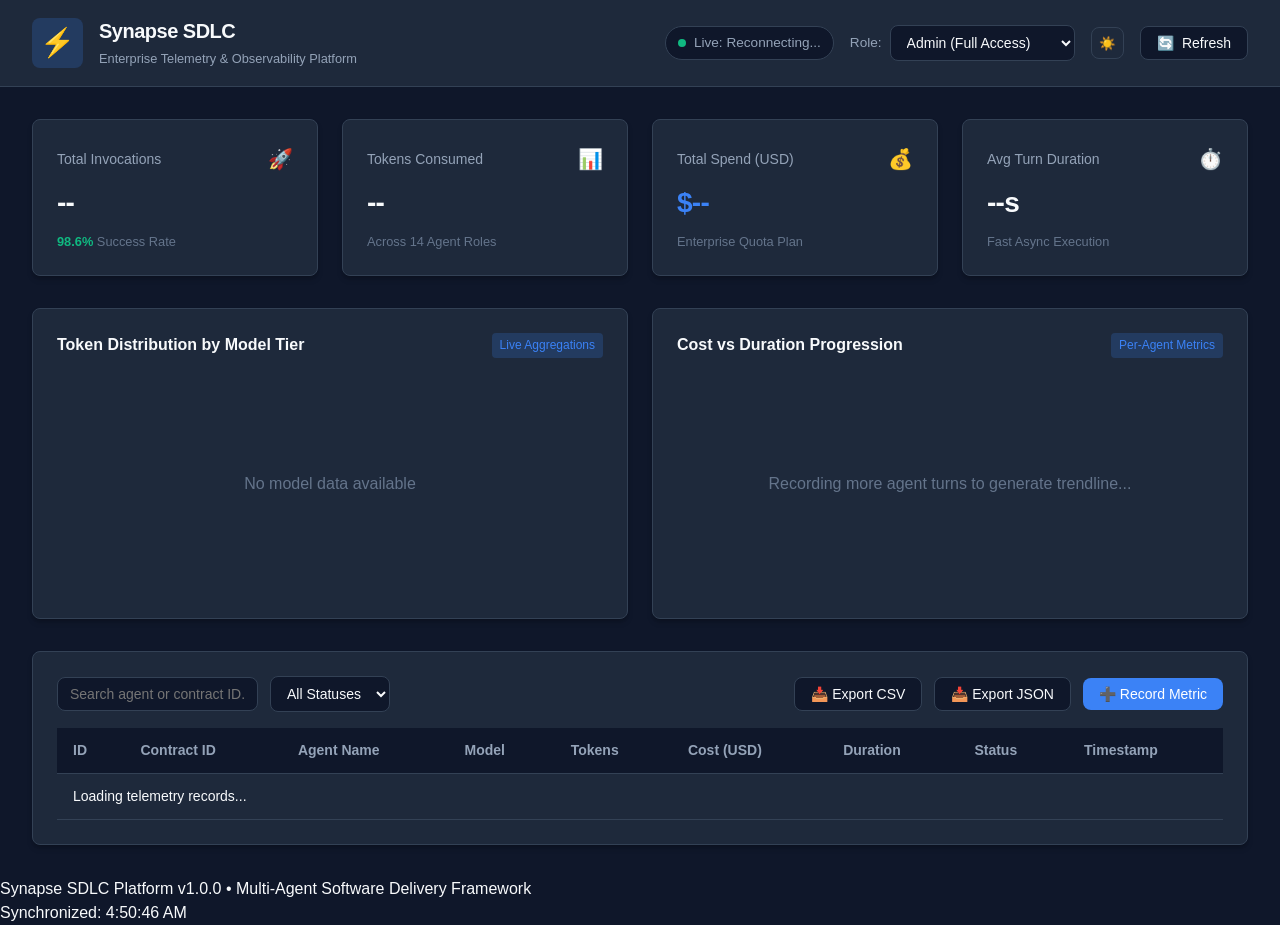
==== src/static/index.html @ 41ee0282 "feat(telemetry-platform): complete SDLC delivery for enterprise dashboard and real-time SSE stream" ====
<!DOCTYPE html>
<html lang="en" data-theme="dark">
<head>
  <meta charset="UTF-8">
  <meta name="viewport" content="width=device-width, initial-scale=1.0">
  <title>Synapse SDLC — Enterprise Telemetry & Observability Hub</title>
  <link rel="stylesheet" href="styles.css">
</head>
<body>
  <div class="app-shell">
    <!-- Top Navigation Header -->
    <header class="top-nav">
      <div class="nav-brand">
        <div class="brand-logo">⚡</div>
        <div>
          <h1>Synapse SDLC</h1>
          <span class="brand-subtitle">Enterprise Telemetry & Observability Platform</span>
        </div>
      </div>
      
      <div class="nav-actions">
        <!-- Live Status Pill -->
        <div class="status-indicator">
          <span class="status-dot pulse"></span>
          <span id="system-status-text">Live: Ready</span>
        </div>

        <!-- Role Selector -->
        <div class="role-selector-wrap">
          <label for="role-select">Role:</label>
          <select id="role-select" class="control-select">
            <option value="admin" selected>Admin (Full Access)</option>
            <option value="operator">Operator (Read/Write)</option>
            <option value="viewer">Viewer (Read Only)</option>
          </select>
        </div>

        <!-- Theme Toggle -->
        <button id="theme-toggle" class="btn-icon" title="Toggle Light/Dark Theme">
          <span id="theme-icon">☀️</span>
        </button>

        <!-- Refresh Button -->
        <button id="btn-refresh" class="btn btn-secondary">
          <span>🔄</span> Refresh
        </button>
      </div>
    </header>

    <!-- Main Content Area -->
    <main class="main-content">
      <!-- KPI Stats Banner -->
      <section class="kpi-grid">
        <div class="kpi-card">
          <div class="kpi-header">
            <span class="kpi-title">Total Invocations</span>
            <span class="kpi-icon">🚀</span>
          </div>
          <div class="kpi-value" id="kpi-total-runs">--</div>
          <div class="kpi-subtitle"><span class="trend-up" id="kpi-success-rate">98.6%</span> Success Rate</div>
        </div>

        <div class="kpi-card">
          <div class="kpi-header">
            <span class="kpi-title">Tokens Consumed</span>
            <span class="kpi-icon">📊</span>
          </div>
          <div class="kpi-value" id="kpi-total-tokens">--</div>
          <div class="kpi-subtitle">Across 14 Agent Roles</div>
        </div>

        <div class="kpi-card">
          <div class="kpi-header">
            <span class="kpi-title">Total Spend (USD)</span>
            <span class="kpi-icon">💰</span>
          </div>
          <div class="kpi-value highlight" id="kpi-total-spend">$--</div>
          <div class="kpi-subtitle">Enterprise Quota Plan</div>
        </div>

        <div class="kpi-card">
          <div class="kpi-header">
            <span class="kpi-title">Avg Turn Duration</span>
            <span class="kpi-icon">⏱️</span>
          </div>
          <div class="kpi-value" id="kpi-avg-duration">--s</div>
          <div class="kpi-subtitle">Fast Async Execution</div>
        </div>
      </section>

      <!-- Charts Section -->
      <section class="charts-grid">
        <div class="chart-card">
          <div class="chart-header">
            <h3>Token Distribution by Model Tier</h3>
            <span class="badge">Live Aggregations</span>
          </div>
          <div class="chart-body" id="model-chart-container">
            <!-- Native SVG Bar Chart dynamically injected here -->
          </div>
        </div>

        <div class="chart-card">
          <div class="chart-header">
            <h3>Cost vs Duration Progression</h3>
            <span class="badge">Per-Agent Metrics</span>
          </div>
          <div class="chart-body" id="timeline-chart-container">
            <!-- Native SVG Timeline / Line Chart dynamically injected here -->
          </div>
        </div>
      </section>

      <!-- Interactive Data Table & Controls -->
      <section class="table-section">
        <div class="table-controls-bar">
          <div class="filter-group">
            <input type="text" id="filter-search" class="control-input" placeholder="Search agent or contract ID...">
            <select id="filter-status" class="control-select">
              <option value="all">All Statuses</option>
              <option value="success">Success</option>
              <option value="warning">Warning</option>
              <option value="error">Error</option>
            </select>
          </div>

          <div class="action-group">
            <button id="btn-export-csv" class="btn btn-secondary">📥 Export CSV</button>
            <button id="btn-export-json" class="btn btn-secondary">📥 Export JSON</button>
            <button id="btn-add-metric" class="btn btn-primary">➕ Record Metric</button>
            <button id="btn-purge-data" class="btn btn-danger" style="display:none;">🗑️ Purge</button>
          </div>
        </div>

        <!-- Telemetry Table -->
        <div class="table-container">
          <table class="data-table" id="telemetry-table">
            <thead>
              <tr>
                <th>ID</th>
                <th>Contract ID</th>
                <th>Agent Name</th>
                <th>Model</th>
                <th>Tokens</th>
                <th>Cost (USD)</th>
                <th>Duration</th>
                <th>Status</th>
                <th>Timestamp</th>
              </tr>
            </thead>
            <tbody id="telemetry-tbody">
              <tr>
                <td colspan="9" class="text-center">Loading telemetry records...</td>
              </tr>
            </tbody>
          </table>
        </div>
      </section>
    </main>

    <!-- Modal: Record New Metric -->
    <div id="modal-metric" class="modal-backdrop" style="display: none;">
      <div class="modal-box">
        <div class="modal-header">
          <h3>Record Agent Turn Metric</h3>
          <button id="modal-close" class="btn-close">&times;</button>
        </div>
        <form id="form-record-metric">
          <div class="form-group">
            <label>Agent Contract ID:</label>
            <select id="form-contract-id" class="control-select" required>
              <option value="AC-ORCH">AC-ORCH (Synapse Master Orchestrator)</option>
              <option value="AC-000">AC-000 (Ticket Analyzer)</option>
              <option value="AC-001">AC-001 (Problem Decomposer)</option>
              <option value="AC-002">AC-002 (Design Architect)</option>
              <option value="AC-002A">AC-002A (Design Critic)</option>
              <option value="AC-003A">AC-003A (Scaffolder)</option>
              <option value="AC-003B">AC-003B (Code Builder)</option>
              <option value="AC-003C">AC-003C (Targeted Fixer)</option>
              <option value="AC-004">AC-004 (Requirement Verifier)</option>
              <option value="AC-005">AC-005 (Risk Critic)</option>
              <option value="AC-006">AC-006 (Automated Test Engineer)</option>
              <option value="AC-007">AC-007 (Documentation Engine)</option>
              <option value="AC-008">AC-008 (IaC & DevOps Specialist)</option>
              <option value="AC-009">AC-009 (Automated Code Reviewer)</option>
            </select>
          </div>

          <div class="form-group">
            <label>Model Engine:</label>
            <select id="form-model" class="control-select" required>
              <option value="Claude Sonnet 5">Claude Sonnet 5 (Reasoning Tier)</option>
              <option value="GPT-5.3-Codex">GPT-5.3-Codex (Coding Tier)</option>
              <option value="Claude Haiku 4.5">Claude Haiku 4.5 (Ingestion Tier)</option>
              <option value="Gemini 3.8 Flash">Gemini 3.8 Flash</option>
              <option value="GPT-4o">GPT-4o</option>
            </select>
          </div>

          <div class="form-row">
            <div class="form-group">
              <label>Tokens Consumed:</label>
              <input type="number" id="form-tokens" class="control-input" value="2500" min="1" required>
            </div>
            <div class="form-group">
              <label>Duration (seconds):</label>
              <input type="number" id="form-duration" class="control-input" step="0.1" value="1.5" min="0.01" required>
            </div>
          </div>

          <div class="form-group">
            <label>Execution Status:</label>
            <select id="form-status" class="control-select">
              <option value="success" selected>Success</option>
              <option value="warning">Warning</option>
              <option value="error">Error</option>
            </select>
          </div>

          <div class="modal-footer">
            <button type="button" id="btn-cancel-modal" class="btn btn-secondary">Cancel</button>
            <button type="submit" class="btn btn-primary">Save Metric</button>
          </div>
        </form>
      </div>
    </div>

    <!-- Toast Container -->
    <div id="toast-container" class="toast-container"></div>

    <!-- Footer -->
    <footer class="app-footer">
      <div>Synapse SDLC Platform v1.0.0 &bull; Multi-Agent Software Delivery Framework</div>
      <div id="footer-last-sync">Synchronized: Live</div>
    </footer>
  </div>

  <script src="app.js"></script>
</body>
</html>
---- src/static/styles.css ----
/* Modern CSS Design System with Dark/Light Variable Engine */

:root {
  --bg-primary: #0f172a;
  --bg-secondary: #1e293b;
  --bg-card: #1e293b;
  --border-color: #334155;
  --text-primary: #f8fafc;
  --text-secondary: #94a3b8;
  --text-muted: #64748b;
  --accent-primary: #3b82f6;
  --accent-hover: #2563eb;
  --accent-glow: rgba(59, 130, 246, 0.2);
  --success: #10b981;
  --warning: #f59e0b;
  --danger: #ef4444;
  --card-shadow: 0 4px 6px -1px rgba(0, 0, 0, 0.2), 0 2px 4px -2px rgba(0, 0, 0, 0.2);
  --radius: 8px;
  --font-family: -apple-system, BlinkMacSystemFont, "Segoe UI", Roboto, Oxygen, Ubuntu, Cantarell, sans-serif;
}

[data-theme="light"] {
  --bg-primary: #f8fafc;
  --bg-secondary: #ffffff;
  --bg-card: #ffffff;
  --border-color: #e2e8f0;
  --text-primary: #0f172a;
  --text-secondary: #475569;
  --text-muted: #94a3b8;
  --accent-primary: #2563eb;
  --accent-hover: #1d4ed8;
  --accent-glow: rgba(37, 99, 235, 0.15);
  --card-shadow: 0 4px 6px -1px rgba(0, 0, 0, 0.05), 0 2px 4px -2px rgba(0, 0, 0, 0.05);
}

* {
  box-sizing: border-box;
  margin: 0;
  padding: 0;
}

body {
  font-family: var(--font-family);
  background-color: var(--bg-primary);
  color: var(--text-primary);
  min-height: 100vh;
  line-height: 1.5;
  transition: background-color 0.2s, color 0.2s;
}

.app-shell {
  display: flex;
  flex-direction: column;
  min-height: 100vh;
}

/* Top Navigation */
.top-nav {
  display: flex;
  justify-content: space-between;
  align-items: center;
  padding: 1rem 2rem;
  background-color: var(--bg-secondary);
  border-bottom: 1px solid var(--border-color);
}

.nav-brand {
  display: flex;
  align-items: center;
  gap: 1rem;
}

.brand-logo {
  font-size: 1.75rem;
  background: var(--accent-glow);
  padding: 0.25rem 0.5rem;
  border-radius: var(--radius);
}

.nav-brand h1 {
  font-size: 1.25rem;
  font-weight: 700;
  letter-spacing: -0.025em;
}

.brand-subtitle {
  font-size: 0.8rem;
  color: var(--text-secondary);
}

.nav-actions {
  display: flex;
  align-items: center;
  gap: 1rem;
}

.status-indicator {
  display: flex;
  align-items: center;
  gap: 0.5rem;
  font-size: 0.85rem;
  color: var(--text-secondary);
  background: var(--bg-primary);
  padding: 0.35rem 0.75rem;
  border-radius: 9999px;
  border: 1px solid var(--border-color);
}

.status-dot {
  width: 8px;
  height: 8px;
  border-radius: 50%;
  background-color: var(--success);
}

.pulse {
  animation: pulse-animation 2s infinite;
}

@keyframes pulse-animation {
  0% { transform: scale(0.95); box-shadow: 0 0 0 0 rgba(16, 185, 129, 0.7); }
  70% { transform: scale(1); box-shadow: 0 0 0 6px rgba(16, 185, 129, 0); }
  100% { transform: scale(0.95); box-shadow: 0 0 0 0 rgba(16, 185, 129, 0); }
}

.role-selector-wrap {
  display: flex;
  align-items: center;
  gap: 0.5rem;
  font-size: 0.85rem;
  color: var(--text-secondary);
}

/* Main Layout */
.main-content {
  flex: 1;
  padding: 2rem;
  max-width: 1400px;
  margin: 0 auto;
  width: 100%;
  display: flex;
  flex-direction: column;
  gap: 2rem;
}

/* KPI Grid */
.kpi-grid {
  display: grid;
  grid-template-columns: repeat(auto-fit, minmax(240px, 1fr));
  gap: 1.5rem;
}

.kpi-card {
  background-color: var(--bg-card);
  border: 1px solid var(--border-color);
  border-radius: var(--radius);
  padding: 1.5rem;
  box-shadow: var(--card-shadow);
  display: flex;
  flex-direction: column;
  gap: 0.5rem;
}

.kpi-header {
  display: flex;
  justify-content: space-between;
  align-items: center;
}

.kpi-title {
  font-size: 0.875rem;
  color: var(--text-secondary);
  font-weight: 500;
}

.kpi-icon {
  font-size: 1.25rem;
}

.kpi-value {
  font-size: 1.75rem;
  font-weight: 700;
  letter-spacing: -0.025em;
}

.kpi-value.highlight {
  color: var(--accent-primary);
}

.kpi-subtitle {
  font-size: 0.8rem;
  color: var(--text-muted);
}

.trend-up {
  color: var(--success);
  font-weight: 600;
}

/* Charts Grid */
.charts-grid {
  display: grid;
  grid-template-columns: repeat(auto-fit, minmax(450px, 1fr));
  gap: 1.5rem;
}

.chart-card {
  background-color: var(--bg-card);
  border: 1px solid var(--border-color);
  border-radius: var(--radius);
  padding: 1.5rem;
  box-shadow: var(--card-shadow);
}

.chart-header {
  display: flex;
  justify-content: space-between;
  align-items: center;
  margin-bottom: 1rem;
}

.chart-header h3 {
  font-size: 1rem;
  font-weight: 600;
}

.badge {
  font-size: 0.75rem;
  background: var(--accent-glow);
  color: var(--accent-primary);
  padding: 0.2rem 0.5rem;
  border-radius: 4px;
  font-weight: 500;
}

.chart-body {
  height: 220px;
  display: flex;
  align-items: center;
  justify-content: center;
}

/* Table Section */
.table-section {
  background-color: var(--bg-card);
  border: 1px solid var(--border-color);
  border-radius: var(--radius);
  padding: 1.5rem;
  box-shadow: var(--card-shadow);
  display: flex;
  flex-direction: column;
  gap: 1rem;
}

.table-controls-bar {
  display: flex;
  justify-content: space-between;
  align-items: center;
  flex-wrap: wrap;
  gap: 1rem;
}

.filter-group, .action-group {
  display: flex;
  align-items: center;
  gap: 0.75rem;
  flex-wrap: wrap;
}

.table-container {
  overflow-x: auto;
}

.data-table {
  width: 100%;
  border-collapse: collapse;
  text-align: left;
  font-size: 0.875rem;
}

.data-table th {
  background-color: var(--bg-primary);
  padding: 0.75rem 1rem;
  color: var(--text-secondary);
  font-weight: 600;
  border-bottom: 1px solid var(--border-color);
}

.data-table td {
  padding: 0.75rem 1rem;
  border-bottom: 1px solid var(--border-color);
  color: var(--text-primary);
}

.data-table tr:hover {
  background-color: rgba(59, 130, 246, 0.05);
}

.tag {
  display: inline-block;
  padding: 0.2rem 0.5rem;
  border-radius: 4px;
  font-size: 0.75rem;
  font-weight: 600;
  text-transform: uppercase;
}

.tag-success { background: rgba(16, 185, 129, 0.15); color: var(--success); }
.tag-warning { background: rgba(245, 158, 11, 0.15); color: var(--warning); }
.tag-error { background: rgba(239, 68, 68, 0.15); color: var(--danger); }

/* Buttons & Inputs */
.btn {
  padding: 0.5rem 1rem;
  border-radius: var(--radius);
  border: none;
  font-size: 0.875rem;
  font-weight: 500;
  cursor: pointer;
  display: inline-flex;
  align-items: center;
  gap: 0.5rem;
  transition: all 0.15s;
}

.btn-primary {
  background-color: var(--accent-primary);
  color: #ffffff;
}

.btn-primary:hover { background-color: var(--accent-hover); }

.btn-secondary {
  background-color: var(--bg-primary);
  color: var(--text-primary);
  border: 1px solid var(--border-color);
}

.btn-secondary:hover { background-color: var(--border-color); }

.btn-danger {
  background-color: var(--danger);
  color: #ffffff;
}

.btn-icon {
  background: none;
  border: 1px solid var(--border-color);
  border-radius: var(--radius);
  padding: 0.45rem;
  cursor: pointer;
  color: var(--text-primary);
}

.control-input, .control-select {
  background-color: var(--bg-primary);
  color: var(--text-primary);
  border: 1px solid var(--border-color);
  padding: 0.5rem 0.75rem;
  border-radius: var(--radius);
  font-size: 0.875rem;
  outline: none;
}

.control-input:focus, .control-select:focus {
  border-color: var(--accent-primary);
}

/* Modal */
.modal-backdrop {
  position: fixed;
  top: 0; left: 0; right: 0; bottom: 0;
  background: rgba(0, 0, 0, 0.6);
  display: flex;
  align-items: center;
  justify-content: center;
  z-index: 999;
}

.modal-box {
  background: var(--bg-card);
  border: 1px solid var(--border-color);
  border-radius: var(--radius);
  width: 90%;
  max-width: 500px;
  padding: 1.5rem;
  box-shadow: 0 20px 25px -5px rgba(0, 0, 0, 0.5);
}

.modal-header {
  display: flex;
  justify-content: space-between;
  align-items: center;
  margin-bottom: 1.25rem;
}

.btn-close {
  background: none;
  border: none;
  font-size: 1.5rem;
  color: var(--text-secondary);
  cursor: pointer;
}

.form-group {
  margin-bottom: 1rem;
  display: flex;
  flex-direction: column;
  gap: 0.35rem;
}

.form-group label {
  font-size: 0.85rem;
  color: var(--text-secondary);
}

.form-row {
  display: grid;
  grid-template-columns: 1fr 1fr;
  gap: 1rem;
}

.modal-footer {
  display: flex;
  justify-content: flex-end;
  gap: 0.75rem;
  margin-top: 1.5rem;
}

/* Toast Notifications */
.toast-container {
  position: fixed;
  bottom: 2rem;
  right: 2rem;
  display: flex;
  flex-direction: column;
  gap: 0.75rem;
  z-index: 1000;
  pointer-events: none;
}

.toast {
  background: var(--bg-secondary);
  border: 1px solid var(--border-color);
  color: var(--text-primary);
  padding: 0.75rem 1.25rem;
  border-radius: var(--radius);
  box-shadow: 0 10px 15px -3px rgba(0, 0, 0, 0.3);
  font-size: 0.875rem;
  display: flex;
  align-items: center;
  gap: 0.75rem;
  animation: slide-in 0.3s cubic-bezier(0.16, 1, 0.3, 1);
  pointer-events: auto;
  min-width: 280px;
  max-width: 400px;
}

.toast-success { border-left: 4px solid var(--success); }
.toast-warning { border-left: 4px solid var(--warning); }
.toast-error { border-left: 4px solid var(--danger); }
.toast-info { border-left: 4px solid var(--accent-primary); }

@keyframes slide-in {
  from { transform: translateX(100%); opacity: 0; }
  to { transform: translateX(0); opacity: 1; }
}
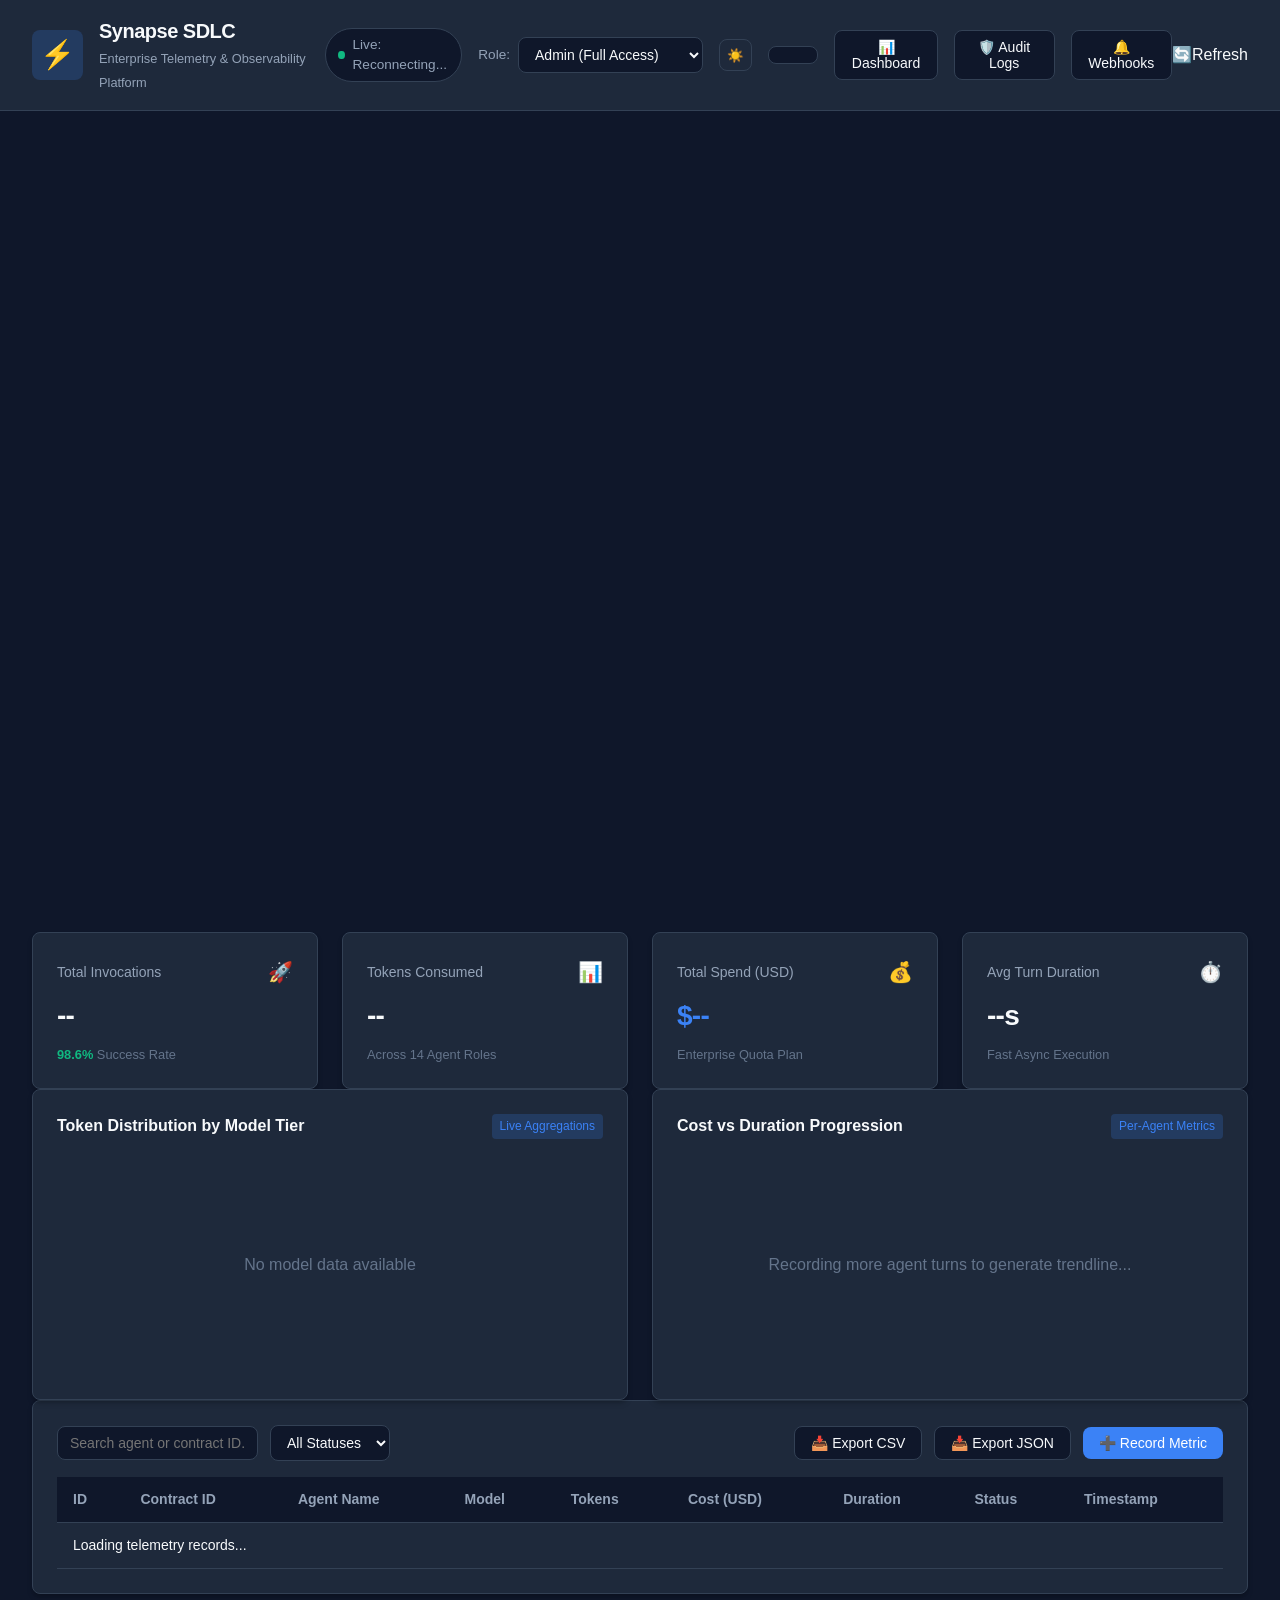
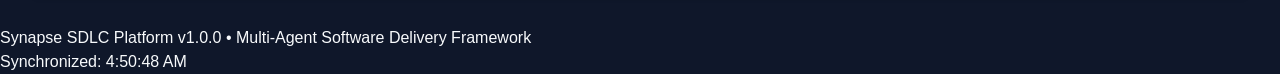
==== commit 1d99062f: "feat(audit-and-webhooks): complete Ticket 3 enterprise audit logging and webhook alerting" ====
--- a/src/static/index.html
+++ b/src/static/index.html
@@ -42,6 +42,13 @@
 
         <!-- Refresh Button -->
         <button id="btn-refresh" class="btn btn-secondary">
+          <!-- Tab Navigation -->
+          <div class="nav-tabs" style="display:flex; gap:0.5rem; margin-right:1rem;">
+            <button id="tab-dashboard" class="btn btn-secondary active">📊 Dashboard</button>
+            <button id="tab-audit" class="btn btn-secondary">🛡️ Audit Logs</button>
+            <button id="tab-webhooks" class="btn btn-secondary">🔔 Webhooks</button>
+          </div>
+
           <span>🔄</span> Refresh
         </button>
       </div>
@@ -49,113 +56,209 @@
 
     <!-- Main Content Area -->
     <main class="main-content">
-      <!-- KPI Stats Banner -->
-      <section class="kpi-grid">
-        <div class="kpi-card">
-          <div class="kpi-header">
-            <span class="kpi-title">Total Invocations</span>
-            <span class="kpi-icon">🚀</span>
-          </div>
-          <div class="kpi-value" id="kpi-total-runs">--</div>
-          <div class="kpi-subtitle"><span class="trend-up" id="kpi-success-rate">98.6%</span> Success Rate</div>
-        </div>
-
-        <div class="kpi-card">
-          <div class="kpi-header">
-            <span class="kpi-title">Tokens Consumed</span>
-            <span class="kpi-icon">📊</span>
-          </div>
-          <div class="kpi-value" id="kpi-total-tokens">--</div>
-          <div class="kpi-subtitle">Across 14 Agent Roles</div>
-        </div>
-
-        <div class="kpi-card">
-          <div class="kpi-header">
-            <span class="kpi-title">Total Spend (USD)</span>
-            <span class="kpi-icon">💰</span>
-          </div>
-          <div class="kpi-value highlight" id="kpi-total-spend">$--</div>
-          <div class="kpi-subtitle">Enterprise Quota Plan</div>
-        </div>
-
-        <div class="kpi-card">
-          <div class="kpi-header">
-            <span class="kpi-title">Avg Turn Duration</span>
-            <span class="kpi-icon">⏱️</span>
-          </div>
-          <div class="kpi-value" id="kpi-avg-duration">--s</div>
-          <div class="kpi-subtitle">Fast Async Execution</div>
-        </div>
-      </section>
-
-      <!-- Charts Section -->
-      <section class="charts-grid">
-        <div class="chart-card">
-          <div class="chart-header">
-            <h3>Token Distribution by Model Tier</h3>
-            <span class="badge">Live Aggregations</span>
-          </div>
-          <div class="chart-body" id="model-chart-container">
-            <!-- Native SVG Bar Chart dynamically injected here -->
-          </div>
-        </div>
-
-        <div class="chart-card">
-          <div class="chart-header">
-            <h3>Cost vs Duration Progression</h3>
-            <span class="badge">Per-Agent Metrics</span>
-          </div>
-          <div class="chart-body" id="timeline-chart-container">
-            <!-- Native SVG Timeline / Line Chart dynamically injected here -->
-          </div>
-        </div>
-      </section>
-
-      <!-- Interactive Data Table & Controls -->
-      <section class="table-section">
-        <div class="table-controls-bar">
-          <div class="filter-group">
-            <input type="text" id="filter-search" class="control-input" placeholder="Search agent or contract ID...">
-            <select id="filter-status" class="control-select">
-              <option value="all">All Statuses</option>
-              <option value="success">Success</option>
-              <option value="warning">Warning</option>
-              <option value="error">Error</option>
-            </select>
-          </div>
-
-          <div class="action-group">
-            <button id="btn-export-csv" class="btn btn-secondary">📥 Export CSV</button>
-            <button id="btn-export-json" class="btn btn-secondary">📥 Export JSON</button>
-            <button id="btn-add-metric" class="btn btn-primary">➕ Record Metric</button>
-            <button id="btn-purge-data" class="btn btn-danger" style="display:none;">🗑️ Purge</button>
-          </div>
-        </div>
-
-        <!-- Telemetry Table -->
-        <div class="table-container">
-          <table class="data-table" id="telemetry-table">
-            <thead>
-              <tr>
-                <th>ID</th>
-                <th>Contract ID</th>
-                <th>Agent Name</th>
-                <th>Model</th>
-                <th>Tokens</th>
-                <th>Cost (USD)</th>
-                <th>Duration</th>
-                <th>Status</th>
-                <th>Timestamp</th>
-              </tr>
-            </thead>
-            <tbody id="telemetry-tbody">
-              <tr>
-                <td colspan="9" class="text-center">Loading telemetry records...</td>
-              </tr>
-            </tbody>
-          </table>
-        </div>
-      </section>
+      <!-- VIEW 1: Main Dashboard -->
+      <div id="view-dashboard" class="view-panel">
+        <!-- KPI Stats Banner -->
+        <section class="kpi-grid">
+          <div class="kpi-card">
+            <div class="kpi-header">
+              <span class="kpi-title">Total Invocations</span>
+              <span class="kpi-icon">🚀</span>
+            </div>
+            <div class="kpi-value" id="kpi-total-runs">--</div>
+            <div class="kpi-subtitle"><span class="trend-up" id="kpi-success-rate">98.6%</span> Success Rate</div>
+          </div>
+
+          <div class="kpi-card">
+            <div class="kpi-header">
+              <span class="kpi-title">Tokens Consumed</span>
+              <span class="kpi-icon">📊</span>
+            </div>
+            <div class="kpi-value" id="kpi-total-tokens">--</div>
+            <div class="kpi-subtitle">Across 14 Agent Roles</div>
+          </div>
+
+          <div class="kpi-card">
+            <div class="kpi-header">
+              <span class="kpi-title">Total Spend (USD)</span>
+              <span class="kpi-icon">💰</span>
+            </div>
+            <div class="kpi-value highlight" id="kpi-total-spend">$--</div>
+            <div class="kpi-subtitle">Enterprise Quota Plan</div>
+          </div>
+
+          <div class="kpi-card">
+            <div class="kpi-header">
+              <span class="kpi-title">Avg Turn Duration</span>
+              <span class="kpi-icon">⏱️</span>
+            </div>
+            <div class="kpi-value" id="kpi-avg-duration">--s</div>
+            <div class="kpi-subtitle">Fast Async Execution</div>
+          </div>
+        </section>
+
+        <!-- Charts Section -->
+        <section class="charts-grid">
+          <div class="chart-card">
+            <div class="chart-header">
+              <h3>Token Distribution by Model Tier</h3>
+              <span class="badge">Live Aggregations</span>
+            </div>
+            <div class="chart-body" id="model-chart-container">
+              <!-- Native SVG Bar Chart dynamically injected here -->
+            </div>
+          </div>
+
+          <div class="chart-card">
+            <div class="chart-header">
+              <h3>Cost vs Duration Progression</h3>
+              <span class="badge">Per-Agent Metrics</span>
+            </div>
+            <div class="chart-body" id="timeline-chart-container">
+              <!-- Native SVG Timeline / Line Chart dynamically injected here -->
+            </div>
+          </div>
+        </section>
+
+        <!-- Interactive Data Table & Controls -->
+        <section class="table-section">
+          <div class="table-controls-bar">
+            <div class="filter-group">
+              <input type="text" id="filter-search" class="control-input" placeholder="Search agent or contract ID...">
+              <select id="filter-status" class="control-select">
+                <option value="all">All Statuses</option>
+                <option value="success">Success</option>
+                <option value="warning">Warning</option>
+                <option value="error">Error</option>
+              </select>
+            </div>
+
+            <div class="action-group">
+              <button id="btn-export-csv" class="btn btn-secondary">📥 Export CSV</button>
+              <button id="btn-export-json" class="btn btn-secondary">📥 Export JSON</button>
+              <button id="btn-add-metric" class="btn btn-primary">➕ Record Metric</button>
+              <button id="btn-purge-data" class="btn btn-danger" style="display:none;">🗑️ Purge</button>
+            </div>
+          </div>
+
+          <!-- Telemetry Table -->
+          <div class="table-container">
+            <table class="data-table" id="telemetry-table">
+              <thead>
+                <tr>
+                  <th>ID</th>
+                  <th>Contract ID</th>
+                  <th>Agent Name</th>
+                  <th>Model</th>
+                  <th>Tokens</th>
+                  <th>Cost (USD)</th>
+                  <th>Duration</th>
+                  <th>Status</th>
+                  <th>Timestamp</th>
+                </tr>
+              </thead>
+              <tbody id="telemetry-tbody">
+                <tr>
+                  <td colspan="9" class="text-center">Loading telemetry records...</td>
+                </tr>
+              </tbody>
+            </table>
+          </div>
+        </section>
+      </div>
+
+      <!-- VIEW 2: Audit Logs -->
+      <div id="view-audit" class="view-panel" style="display:none;">
+        <section class="table-section">
+          <div class="table-controls-bar">
+            <h3>Enterprise RBAC & Security Audit Trail</h3>
+            <div class="filter-group">
+              <input type="text" id="filter-audit-user" class="control-input" placeholder="Filter by user...">
+              <select id="filter-audit-action" class="control-select">
+                <option value="all">All Actions</option>
+                <option value="WORKSPACE_INIT">WORKSPACE_INIT</option>
+                <option value="AGENT_DISPATCH">AGENT_DISPATCH</option>
+                <option value="METRIC_RECORDED">METRIC_RECORDED</option>
+                <option value="SECURITY_AUDIT">SECURITY_AUDIT</option>
+                <option value="EXPORT_TELEMETRY">EXPORT_TELEMETRY</option>
+                <option value="WEBHOOK_DISPATCH">WEBHOOK_DISPATCH</option>
+              </select>
+              <button id="btn-refresh-audit" class="btn btn-secondary">🔄 Refresh Logs</button>
+            </div>
+          </div>
+          <div class="table-container">
+            <table class="data-table">
+              <thead>
+                <tr>
+                  <th>ID</th>
+                  <th>Action</th>
+                  <th>User</th>
+                  <th>Role</th>
+                  <th>Status</th>
+                  <th>Details</th>
+                  <th>Timestamp</th>
+                </tr>
+              </thead>
+              <tbody id="audit-tbody">
+                <tr><td colspan="7" class="text-center">Loading audit logs...</td></tr>
+              </tbody>
+            </table>
+          </div>
+        </section>
+      </div>
+
+      <!-- VIEW 3: Webhooks & Security -->
+      <div id="view-webhooks" class="view-panel" style="display:none;">
+        <section class="charts-grid">
+          <div class="chart-card">
+            <div class="chart-header">
+              <h3>Real-Time Webhook Alerting</h3>
+              <span class="badge">Outbound Dispatcher</span>
+            </div>
+            <div style="padding: 1rem 0; display: flex; flex-direction: column; gap: 1rem;">
+              <p style="color: var(--text-secondary); font-size: 0.9rem;">
+                Dispatch simulated live alert webhooks to external endpoints (Slack, PagerDuty, Jira, SIEM) on critical token thresholds.
+              </p>
+              <div class="form-group">
+                <label>Alert Trigger Event:</label>
+                <select id="webhook-event-select" class="control-select">
+                  <option value="CRITICAL_SPEND_ALERT">CRITICAL_SPEND_ALERT (Spend > $10.00)</option>
+                  <option value="RATE_LIMIT_WARNING">RATE_LIMIT_WARNING (Burst Traffic Spike)</option>
+                  <option value="SECURITY_GUARD_TRIGGERED">SECURITY_GUARD_TRIGGERED (Secret/Destructive Guard)</option>
+                </select>
+              </div>
+              <button id="btn-trigger-webhook" class="btn btn-primary" style="align-self: flex-start;">
+                🚀 Dispatch Test Webhook
+              </button>
+            </div>
+          </div>
+
+          <div class="chart-card">
+            <div class="chart-header">
+              <h3>Security & Rate Limiter Health</h3>
+              <span class="badge">Active Policy</span>
+            </div>
+            <div style="padding: 1rem 0; display: flex; flex-direction: column; gap: 0.75rem; font-size: 0.875rem;">
+              <div style="display: flex; justify-content: space-between; border-bottom: 1px solid var(--border-color); padding-bottom: 0.5rem;">
+                <span>Sliding Window Rate Limit:</span>
+                <strong style="color: var(--success);">120 req / minute</strong>
+              </div>
+              <div style="display: flex; justify-content: space-between; border-bottom: 1px solid var(--border-color); padding-bottom: 0.5rem;">
+                <span>Path Traversal Guard:</span>
+                <strong style="color: var(--success);">Active (403 Barrier)</strong>
+              </div>
+              <div style="display: flex; justify-content: space-between; border-bottom: 1px solid var(--border-color); padding-bottom: 0.5rem;">
+                <span>CSV Injection Defense:</span>
+                <strong style="color: var(--success);">Active (Formula Prefixing)</strong>
+              </div>
+              <div style="display: flex; justify-content: space-between;">
+                <span>Max Payload Clamp:</span>
+                <strong style="color: var(--accent-primary);">1 MB Strict</strong>
+              </div>
+            </div>
+          </div>
+        </section>
+      </div>
     </main>
 
     <!-- Modal: Record New Metric -->
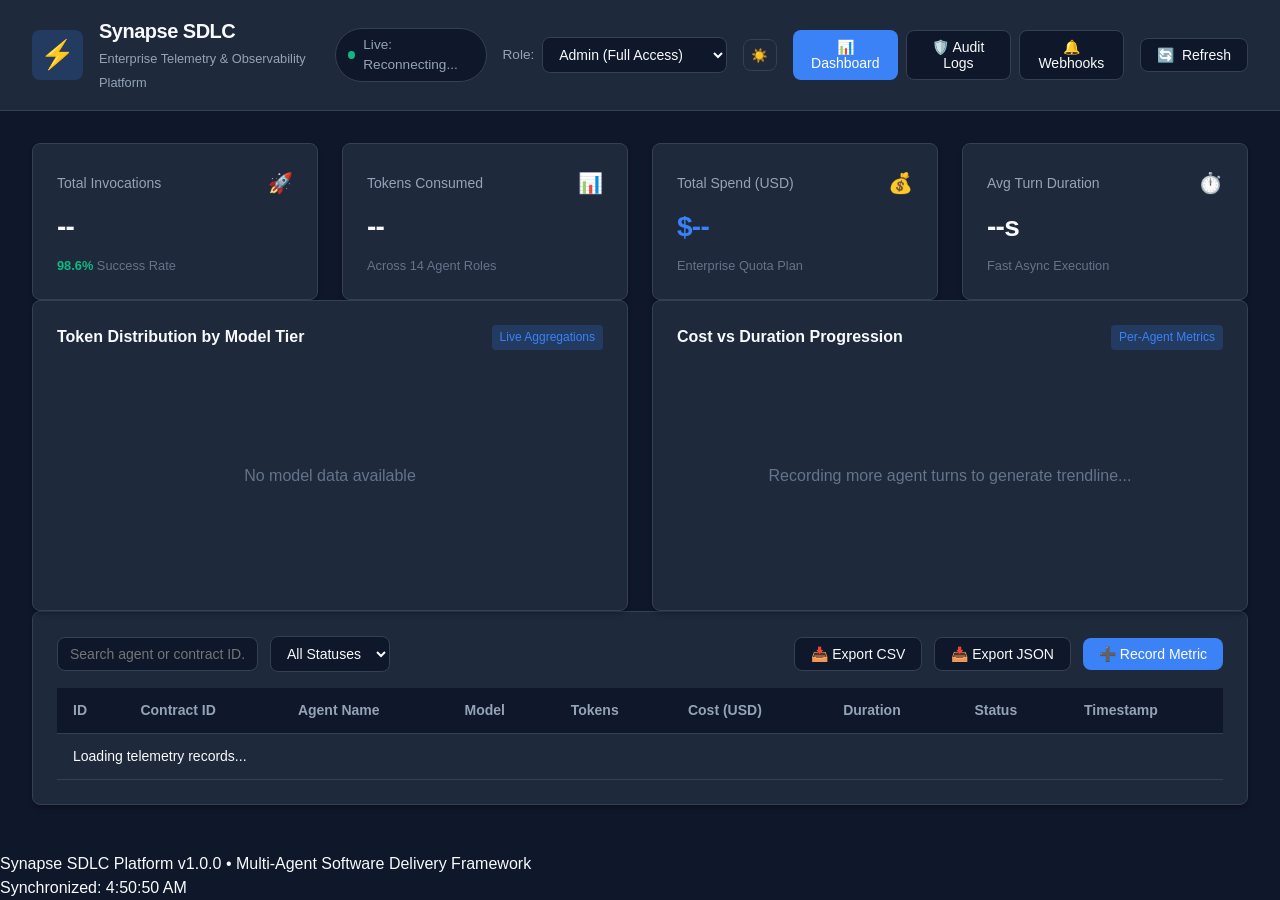
==== commit 75f289de: "feat(ui): complete genuine navigation tabs and real-time hash routing for dashboard" ====
--- a/src/static/index.html
+++ b/src/static/index.html
@@ -40,15 +40,15 @@
           <span id="theme-icon">☀️</span>
         </button>
 
+        <!-- Tab Navigation -->
+        <div class="nav-tabs" style="display:flex; gap:0.5rem;">
+          <button id="tab-dashboard" class="btn btn-primary">📊 Dashboard</button>
+          <button id="tab-audit" class="btn btn-secondary">🛡️ Audit Logs</button>
+          <button id="tab-webhooks" class="btn btn-secondary">🔔 Webhooks</button>
+        </div>
+
         <!-- Refresh Button -->
         <button id="btn-refresh" class="btn btn-secondary">
-          <!-- Tab Navigation -->
-          <div class="nav-tabs" style="display:flex; gap:0.5rem; margin-right:1rem;">
-            <button id="tab-dashboard" class="btn btn-secondary active">📊 Dashboard</button>
-            <button id="tab-audit" class="btn btn-secondary">🛡️ Audit Logs</button>
-            <button id="tab-webhooks" class="btn btn-secondary">🔔 Webhooks</button>
-          </div>
-
           <span>🔄</span> Refresh
         </button>
       </div>
@@ -57,7 +57,7 @@
     <!-- Main Content Area -->
     <main class="main-content">
       <!-- VIEW 1: Main Dashboard -->
-      <div id="view-dashboard" class="view-panel">
+      <div id="view-dashboard" class="view-panel" style="display:block;">
         <!-- KPI Stats Banner -->
         <section class="kpi-grid">
           <div class="kpi-card">
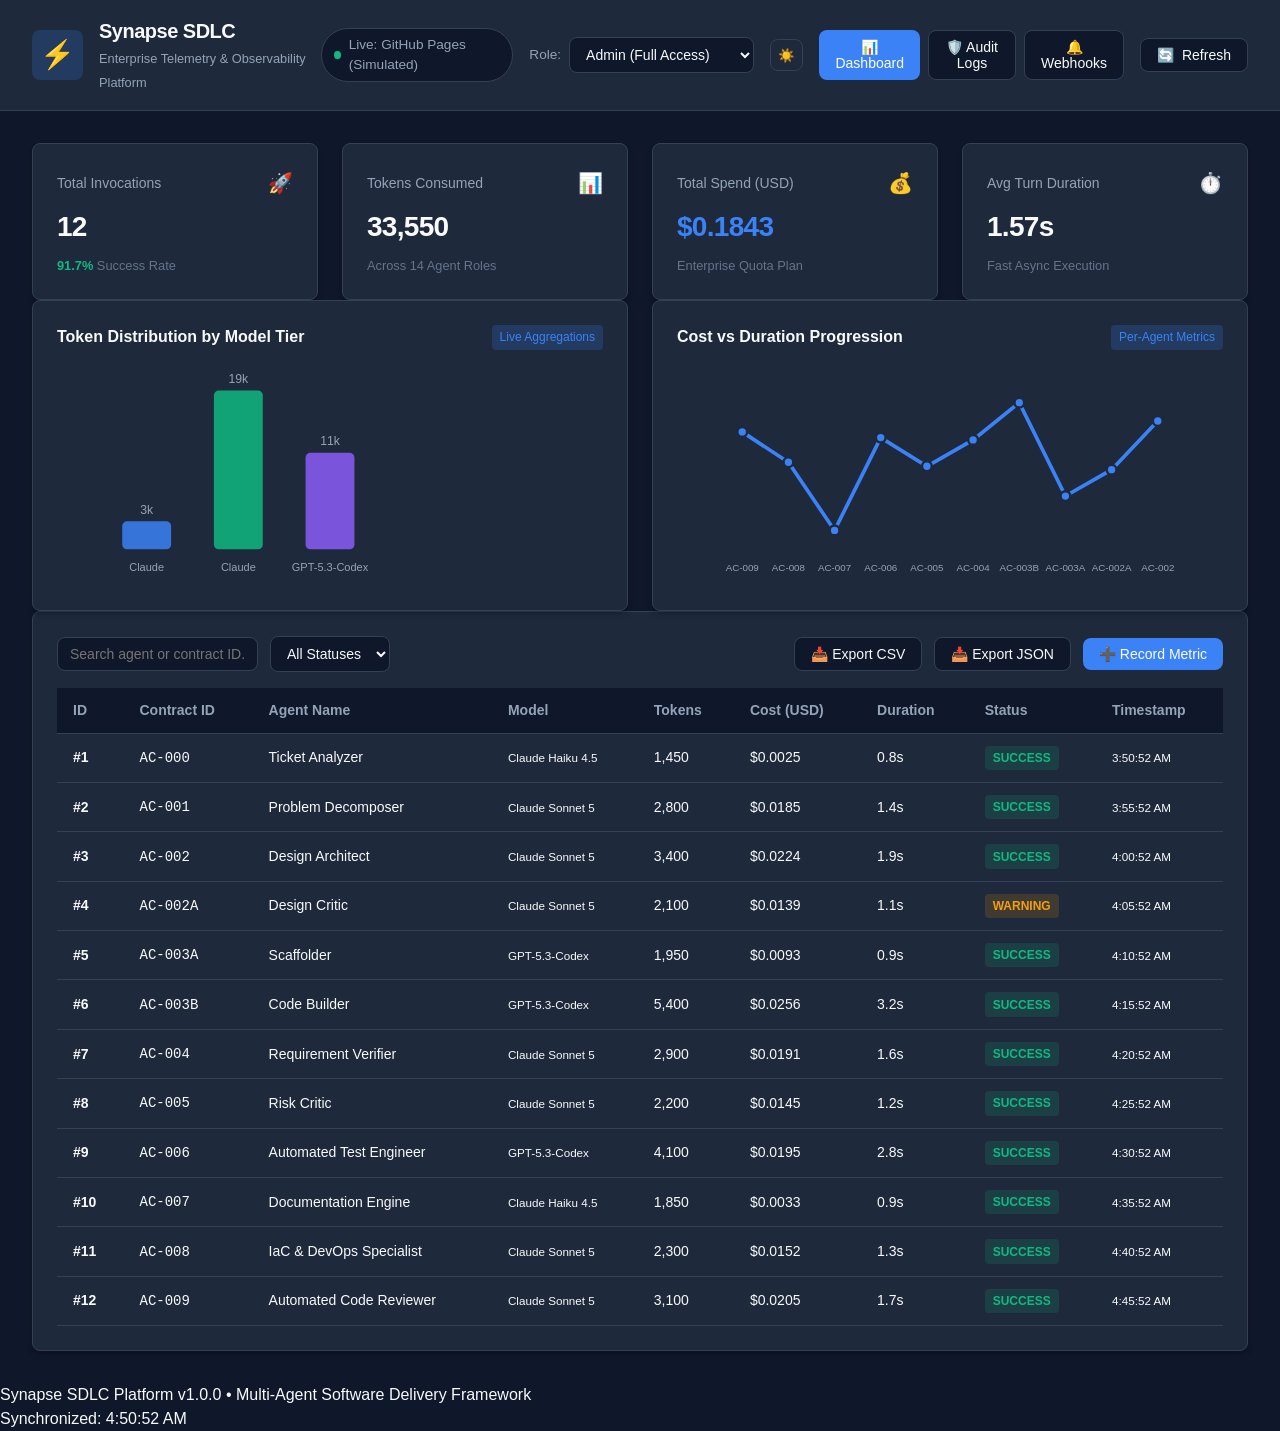
==== commit ca5f857e: "fix(cache): add cache-busting meta headers and script query params for instant CDN refresh" ====
--- a/src/static/index.html
+++ b/src/static/index.html
@@ -2,9 +2,12 @@
 <html lang="en" data-theme="dark">
 <head>
   <meta charset="UTF-8">
+  <meta http-equiv="Cache-Control" content="no-cache, no-store, must-revalidate">
+  <meta http-equiv="Pragma" content="no-cache">
+  <meta http-equiv="Expires" content="0">
   <meta name="viewport" content="width=device-width, initial-scale=1.0">
   <title>Synapse SDLC — Enterprise Telemetry & Observability Hub</title>
-  <link rel="stylesheet" href="styles.css">
+  <link rel="stylesheet" href="styles.css?v=2.0.0">
 </head>
 <body>
   <div class="app-shell">
@@ -338,6 +341,6 @@
     </footer>
   </div>
 
-  <script src="app.js"></script>
+  <script src="app.js?v=2.0.0"></script>
 </body>
 </html>
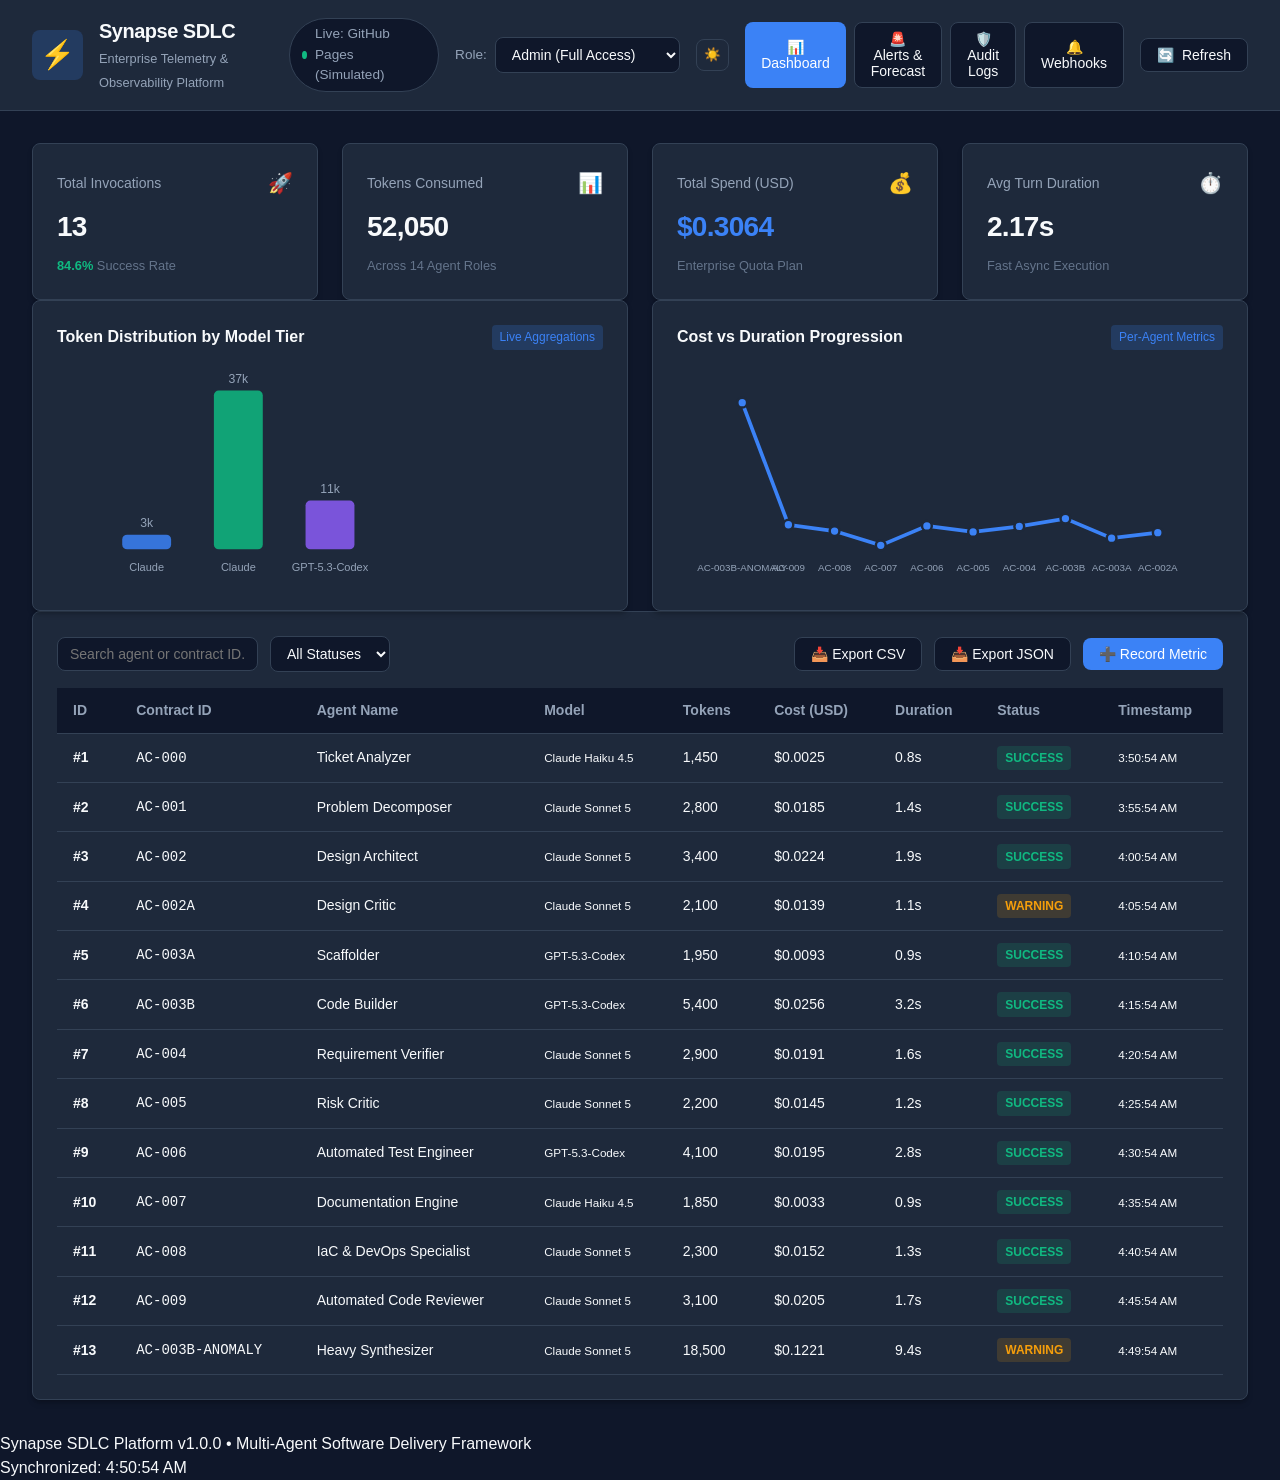
==== commit 04e05a97: "feat(req-004): implement real-time anomaly detection, alert acknowledgment and 30-day budget forecas" ====
--- a/src/static/index.html
+++ b/src/static/index.html
@@ -46,6 +46,7 @@
         <!-- Tab Navigation -->
         <div class="nav-tabs" style="display:flex; gap:0.5rem;">
           <button id="tab-dashboard" class="btn btn-primary">📊 Dashboard</button>
+          <button id="tab-alerts" class="btn btn-secondary">🚨 Alerts & Forecast</button>
           <button id="tab-audit" class="btn btn-secondary">🛡️ Audit Logs</button>
           <button id="tab-webhooks" class="btn btn-secondary">🔔 Webhooks</button>
         </div>
@@ -259,6 +260,84 @@
                 <strong style="color: var(--accent-primary);">1 MB Strict</strong>
               </div>
             </div>
+          </div>
+        </section>
+      <!-- VIEW 4: Anomaly Alerts & Predictive Forecasting -->
+      <div id="view-alerts" class="view-panel" style="display:none;">
+        <section class="kpi-grid">
+          <div class="kpi-card">
+            <div class="kpi-header">
+              <span class="kpi-title">Active Anomalies</span>
+              <span class="kpi-icon">🚨</span>
+            </div>
+            <div class="kpi-value highlight" id="kpi-anomaly-count">0</div>
+            <div class="kpi-subtitle">Z-Score Threshold &ge; 1.8&sigma;</div>
+          </div>
+
+          <div class="kpi-card">
+            <div class="kpi-header">
+              <span class="kpi-title">Projected Month-End Spend</span>
+              <span class="kpi-icon">📈</span>
+            </div>
+            <div class="kpi-value" id="kpi-forecast-spend">$0.00</div>
+            <div class="kpi-subtitle">Linear Velocity Model</div>
+          </div>
+
+          <div class="kpi-card">
+            <div class="kpi-header">
+              <span class="kpi-title">Quota Exhaustion Window</span>
+              <span class="kpi-icon">⏳</span>
+            </div>
+            <div class="kpi-value" id="kpi-exhaustion-days">30+ Days</div>
+            <div class="kpi-subtitle" id="kpi-exhaustion-status">Budget Trajectory Healthy</div>
+          </div>
+
+          <div class="kpi-card">
+            <div class="kpi-header">
+              <span class="kpi-title">Daily Burn Rate</span>
+              <span class="kpi-icon">🔥</span>
+            </div>
+            <div class="kpi-value" id="kpi-daily-burn">$0.00/day</div>
+            <div class="kpi-subtitle">Weighted 7-Day Moving Avg</div>
+          </div>
+        </section>
+
+        <!-- 30-Day Budget Projection SVG Chart -->
+        <section class="card" style="margin-top: 1.5rem;">
+          <div class="chart-header">
+            <h3>30-Day Predictive Token Budget Forecast</h3>
+            <span class="badge">95% Confidence Interval Cone</span>
+          </div>
+          <div id="forecast-chart-container" class="chart-container" style="height: 240px; padding: 1rem 0;">
+            <span style="color: var(--text-muted);">Generating budget forecast simulation...</span>
+          </div>
+        </section>
+
+        <!-- Active Anomaly Alerts Table -->
+        <section class="table-card" style="margin-top: 1.5rem;">
+          <div class="table-header">
+            <h3>Real-Time Statistical Anomaly Feed</h3>
+            <button id="btn-refresh-alerts" class="btn btn-secondary btn-sm"><span>🔄</span> Refresh Alerts</button>
+          </div>
+          <div class="table-responsive">
+            <table class="data-table">
+              <thead>
+                <tr>
+                  <th>Alert ID</th>
+                  <th>Severity</th>
+                  <th>Contract / Agent</th>
+                  <th>Model Tier</th>
+                  <th>Anomaly Type</th>
+                  <th>Z-Score</th>
+                  <th>Tokens / Cost</th>
+                  <th>Recommendation</th>
+                  <th>Status / Action</th>
+                </tr>
+              </thead>
+              <tbody id="alerts-tbody">
+                <tr><td colspan="9" class="text-center" style="padding: 1.5rem; color: var(--text-muted);">Scanning for telemetry anomalies...</td></tr>
+              </tbody>
+            </table>
           </div>
         </section>
       </div>
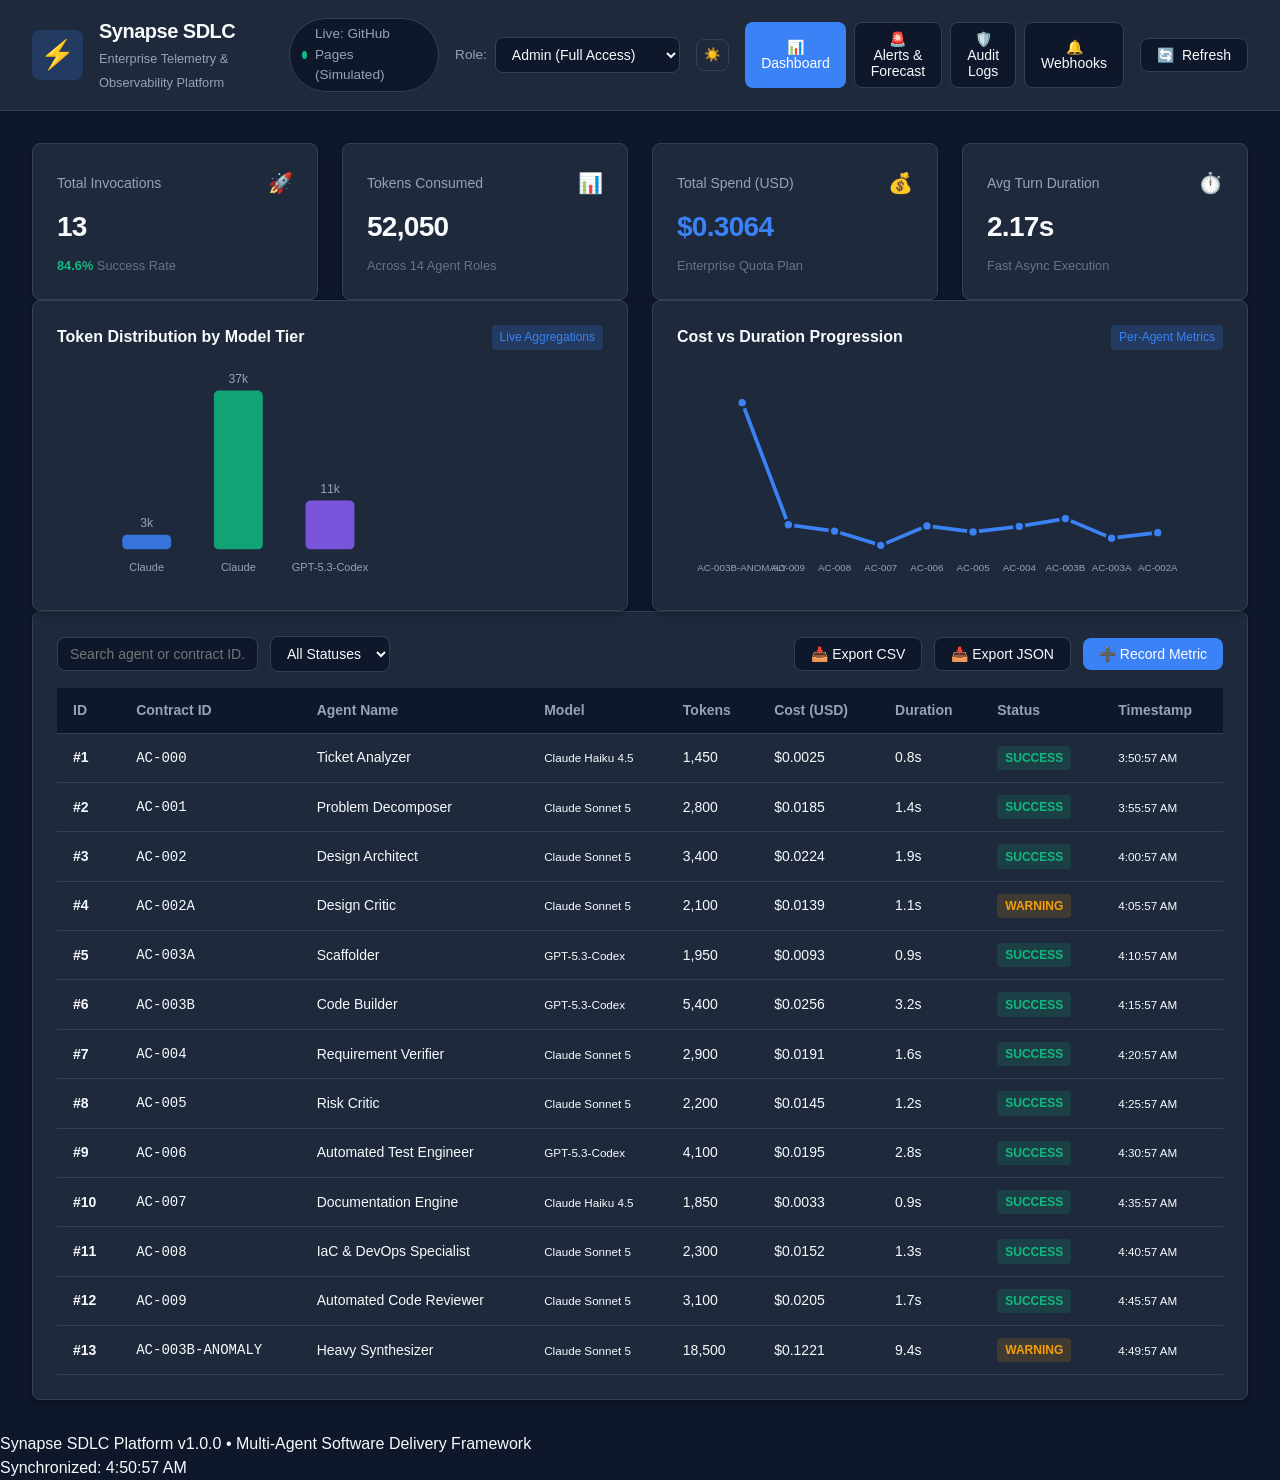
==== commit 026573f8: "fix(html): properly close view-webhooks div container" ====
--- a/src/static/index.html
+++ b/src/static/index.html
@@ -262,6 +262,8 @@
             </div>
           </div>
         </section>
+      </div>
+
       <!-- VIEW 4: Anomaly Alerts & Predictive Forecasting -->
       <div id="view-alerts" class="view-panel" style="display:none;">
         <section class="kpi-grid">
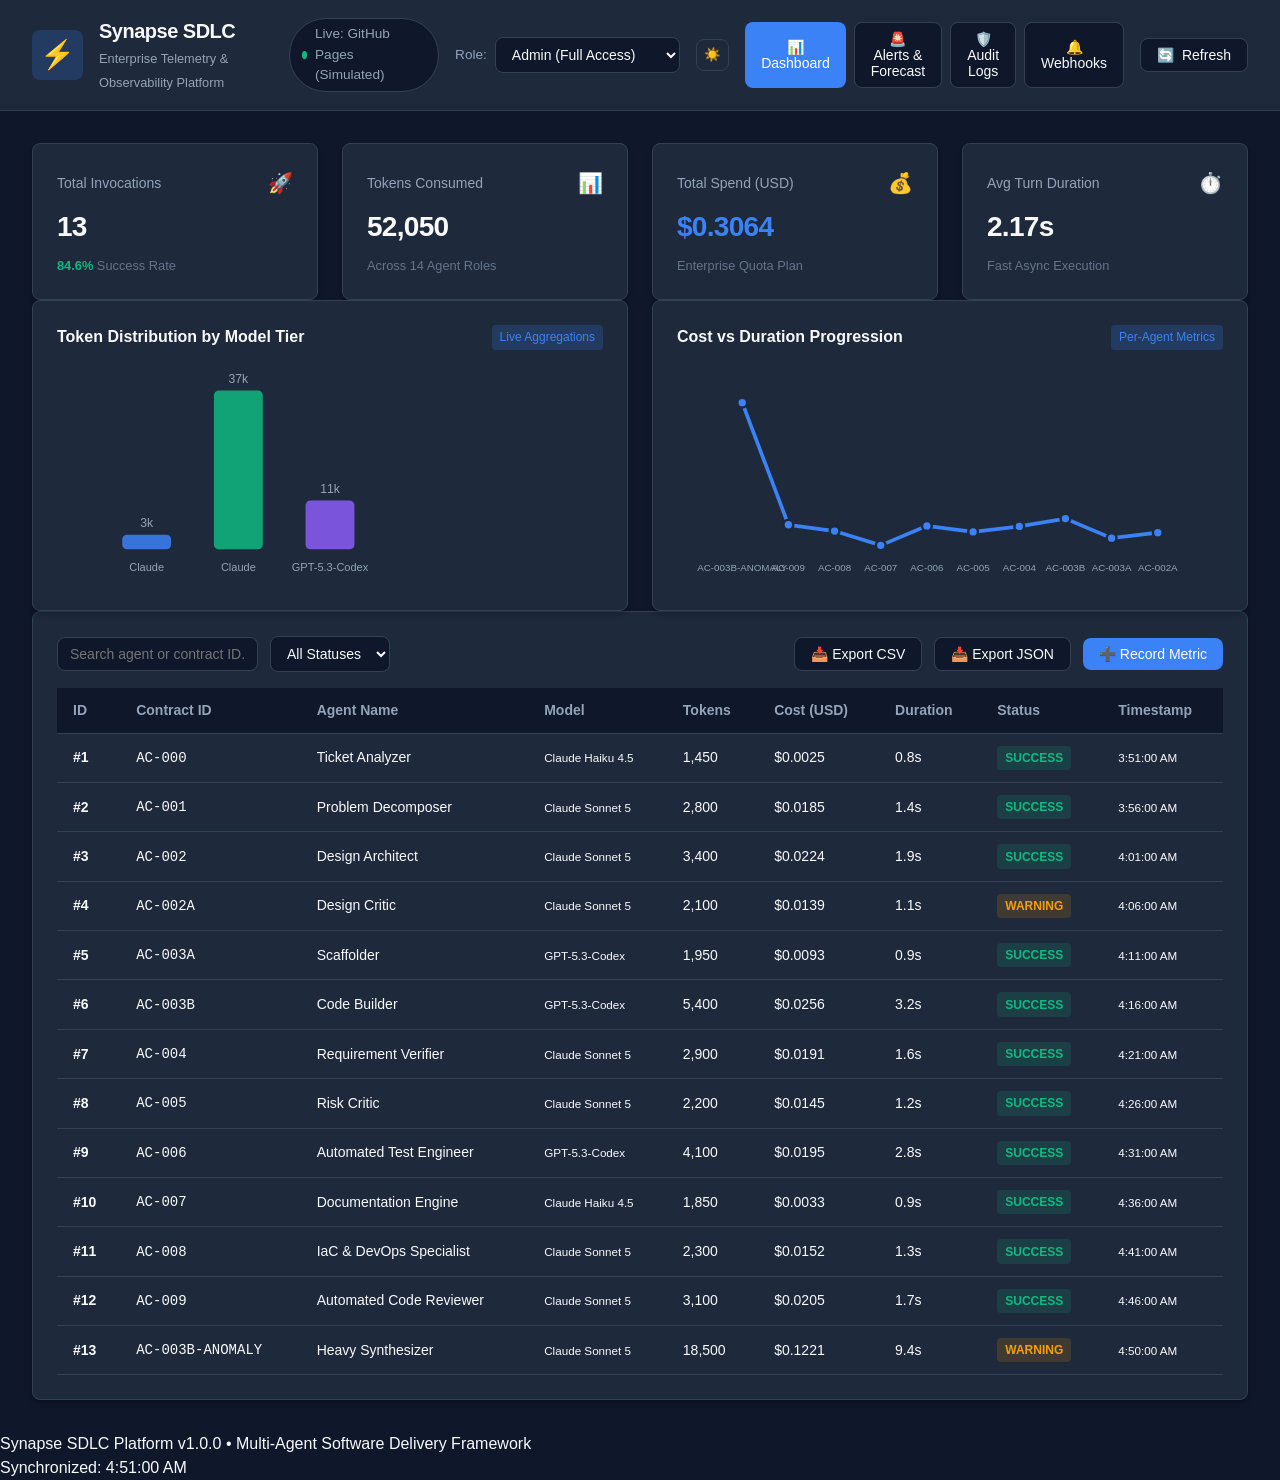
==== commit 3b2673fa: "chore(release): bump app.js version to v2.1.0" ====
--- a/src/static/index.html
+++ b/src/static/index.html
@@ -422,6 +422,6 @@
     </footer>
   </div>
 
-  <script src="app.js?v=2.0.0"></script>
+  <script src="app.js?v=2.1.0"></script>
 </body>
 </html>
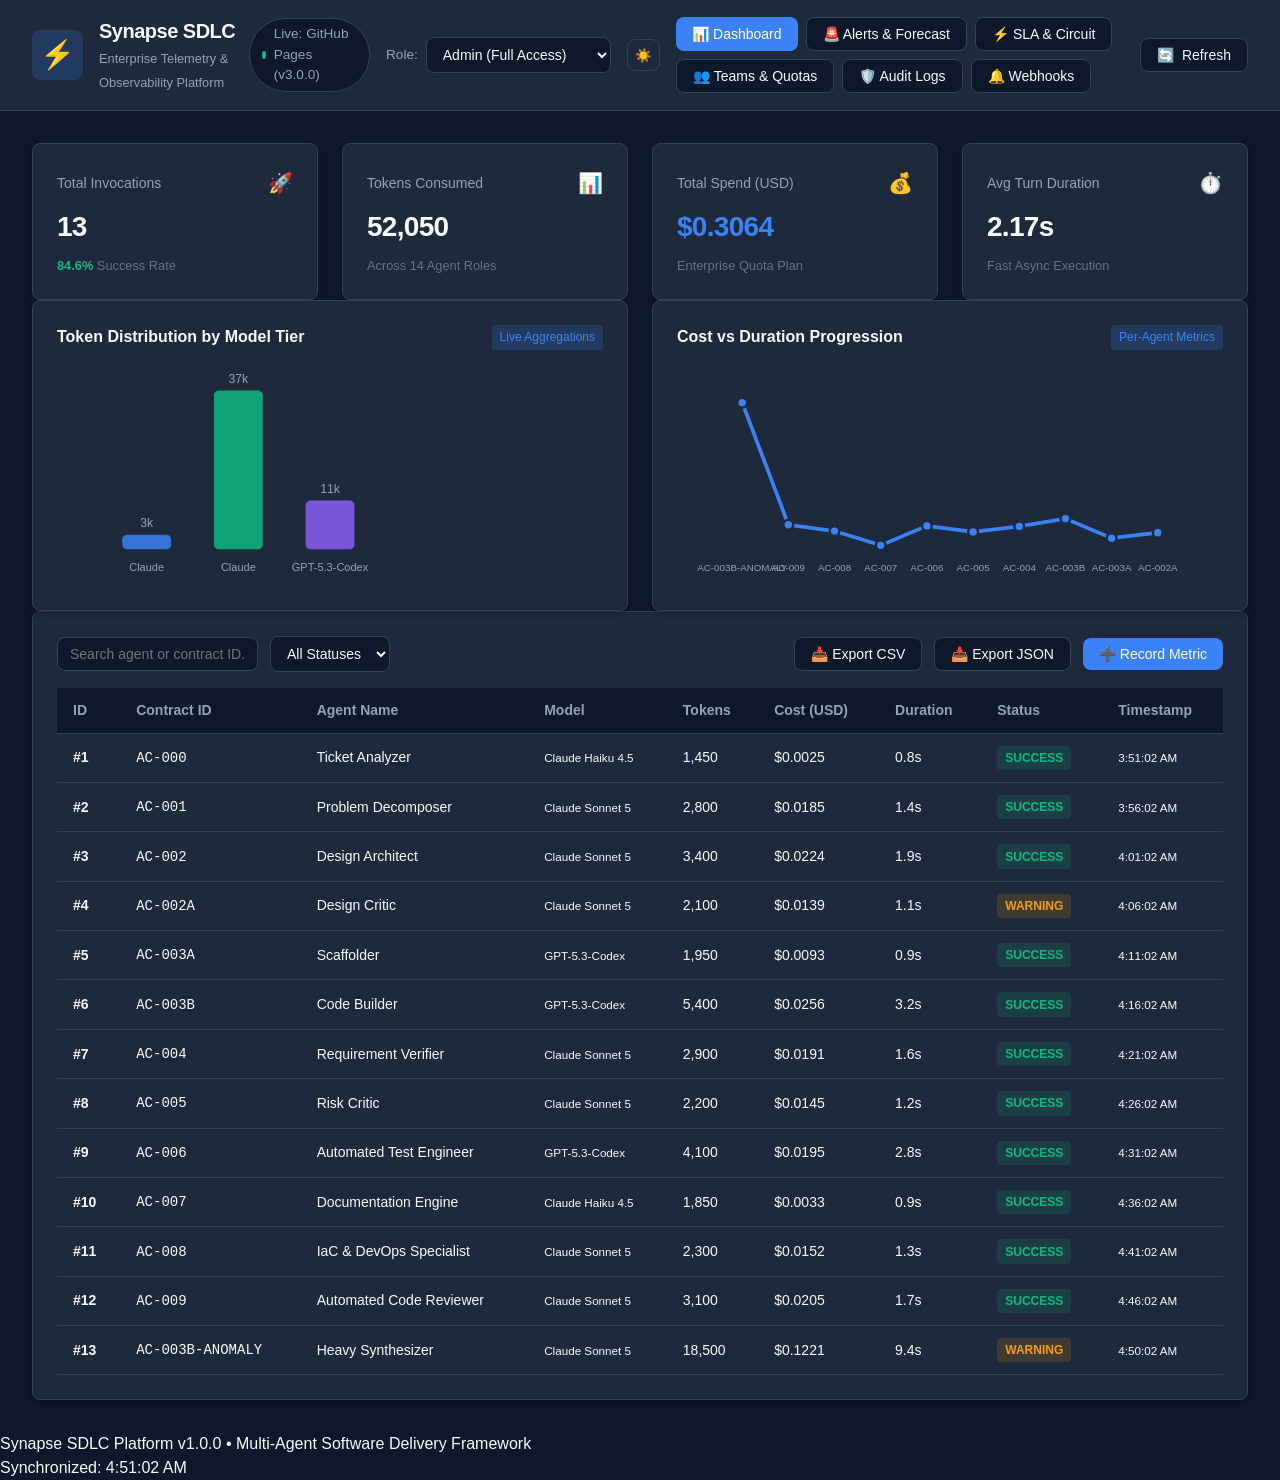
==== commit 7c934375: "feat(release-v3): deliver SLA prediction, circuit breaker, and multi-tenant squad workspaces" ====
--- a/src/static/index.html
+++ b/src/static/index.html
@@ -44,9 +44,11 @@
         </button>
 
         <!-- Tab Navigation -->
-        <div class="nav-tabs" style="display:flex; gap:0.5rem;">
+        <div class="nav-tabs" style="display:flex; gap:0.5rem; flex-wrap:wrap;">
           <button id="tab-dashboard" class="btn btn-primary">📊 Dashboard</button>
           <button id="tab-alerts" class="btn btn-secondary">🚨 Alerts & Forecast</button>
+          <button id="tab-sla" class="btn btn-secondary">⚡ SLA & Circuit</button>
+          <button id="tab-teams" class="btn btn-secondary">👥 Teams & Quotas</button>
           <button id="tab-audit" class="btn btn-secondary">🛡️ Audit Logs</button>
           <button id="tab-webhooks" class="btn btn-secondary">🔔 Webhooks</button>
         </div>
@@ -338,6 +340,97 @@
               </thead>
               <tbody id="alerts-tbody">
                 <tr><td colspan="9" class="text-center" style="padding: 1.5rem; color: var(--text-muted);">Scanning for telemetry anomalies...</td></tr>
+              </tbody>
+            </table>
+          </div>
+        </section>
+      </div>
+
+      <!-- VIEW 5: SLA Prediction & Circuit Breaker -->
+      <div id="view-sla" class="view-panel" style="display:none;">
+        <section class="kpi-grid">
+          <div class="kpi-card">
+            <div class="kpi-header">
+              <span class="kpi-title">SLA Compliance Health</span>
+              <span class="kpi-icon">⚡</span>
+            </div>
+            <div class="kpi-value highlight" id="kpi-sla-status" style="color: var(--success);">OPTIMAL</div>
+            <div class="kpi-subtitle">Target P95 &le; 2.5s &bull; Error &le; 2%</div>
+          </div>
+
+          <div class="kpi-card">
+            <div class="kpi-header">
+              <span class="kpi-title">P95 Turn Latency</span>
+              <span class="kpi-icon">⏱️</span>
+            </div>
+            <div class="kpi-value" id="kpi-sla-p95">1.90s</div>
+            <div class="kpi-subtitle">P50: <span id="kpi-sla-p50">1.20s</span> &bull; P99: <span id="kpi-sla-p99">3.10s</span></div>
+          </div>
+
+          <div class="kpi-card">
+            <div class="kpi-header">
+              <span class="kpi-title">Breach Probability</span>
+              <span class="kpi-icon">🎯</span>
+            </div>
+            <div class="kpi-value" id="kpi-sla-breach">1.5%</div>
+            <div class="kpi-subtitle">Monte Carlo Velocity Model</div>
+          </div>
+
+          <div class="kpi-card">
+            <div class="kpi-header">
+              <span class="kpi-title">Circuit Breaker State</span>
+              <span class="kpi-icon">🛡️</span>
+            </div>
+            <div class="kpi-value highlight" id="kpi-cb-state" style="color: var(--success);">CLOSED</div>
+            <div class="kpi-subtitle">Tripped Count: <span id="kpi-cb-trips">0</span></div>
+          </div>
+        </section>
+
+        <!-- Circuit Breaker Interactive Controller -->
+        <section class="card" style="margin-top: 1.5rem;">
+          <div class="chart-header">
+            <h3>Automated Circuit Breaker Governor</h3>
+            <span class="badge" id="badge-cb-mode">Auto-Governor Active</span>
+          </div>
+          <div style="padding: 1rem 0; display: flex; flex-direction: column; gap: 1rem;">
+            <p style="color: var(--text-secondary); margin: 0; font-size: 0.9rem;" id="cb-reason-text">
+              All agent turn executions are proceeding normally within SLA parameters.
+            </p>
+            <div style="display: flex; gap: 1rem; align-items: center;">
+              <button id="btn-cb-trip" class="btn btn-secondary" style="border-color: #ef4444; color: #ef4444;">
+                <span>⚠️</span> Trip Breaker (Throttle Agents)
+              </button>
+              <button id="btn-cb-reset" class="btn btn-primary">
+                <span>🔄</span> Reset to Normal (Closed)
+              </button>
+            </div>
+          </div>
+        </section>
+      </div>
+
+      <!-- VIEW 6: Multi-Tenant Team Workspaces & Model Quota Matrix -->
+      <div id="view-teams" class="view-panel" style="display:none;">
+        <section class="table-card">
+          <div class="table-header">
+            <h3>Multi-Tenant Engineering Squad Workspaces</h3>
+            <span class="badge">Dynamic Tier Degradation &ge; 90%</span>
+          </div>
+          <div class="table-responsive">
+            <table class="data-table">
+              <thead>
+                <tr>
+                  <th>Squad ID</th>
+                  <th>Department Name</th>
+                  <th>Allocated Quota</th>
+                  <th>Tokens Spent</th>
+                  <th>Spend (USD)</th>
+                  <th>Utilization</th>
+                  <th>Active Model Tier</th>
+                  <th>Status</th>
+                </tr>
+              </thead>
+              <tbody id="teams-tbody">
+                <tr><td colspan="8" class="text-center" style="padding: 1.5rem; color: var(--text-muted);">Loading multi-tenant squad telemetry...</td></tr>
               </tbody>
             </table>
           </div>
@@ -422,6 +515,6 @@
     </footer>
   </div>
 
-  <script src="app.js?v=2.1.0"></script>
+  <script src="app.js?v=3.0.0"></script>
 </body>
 </html>
